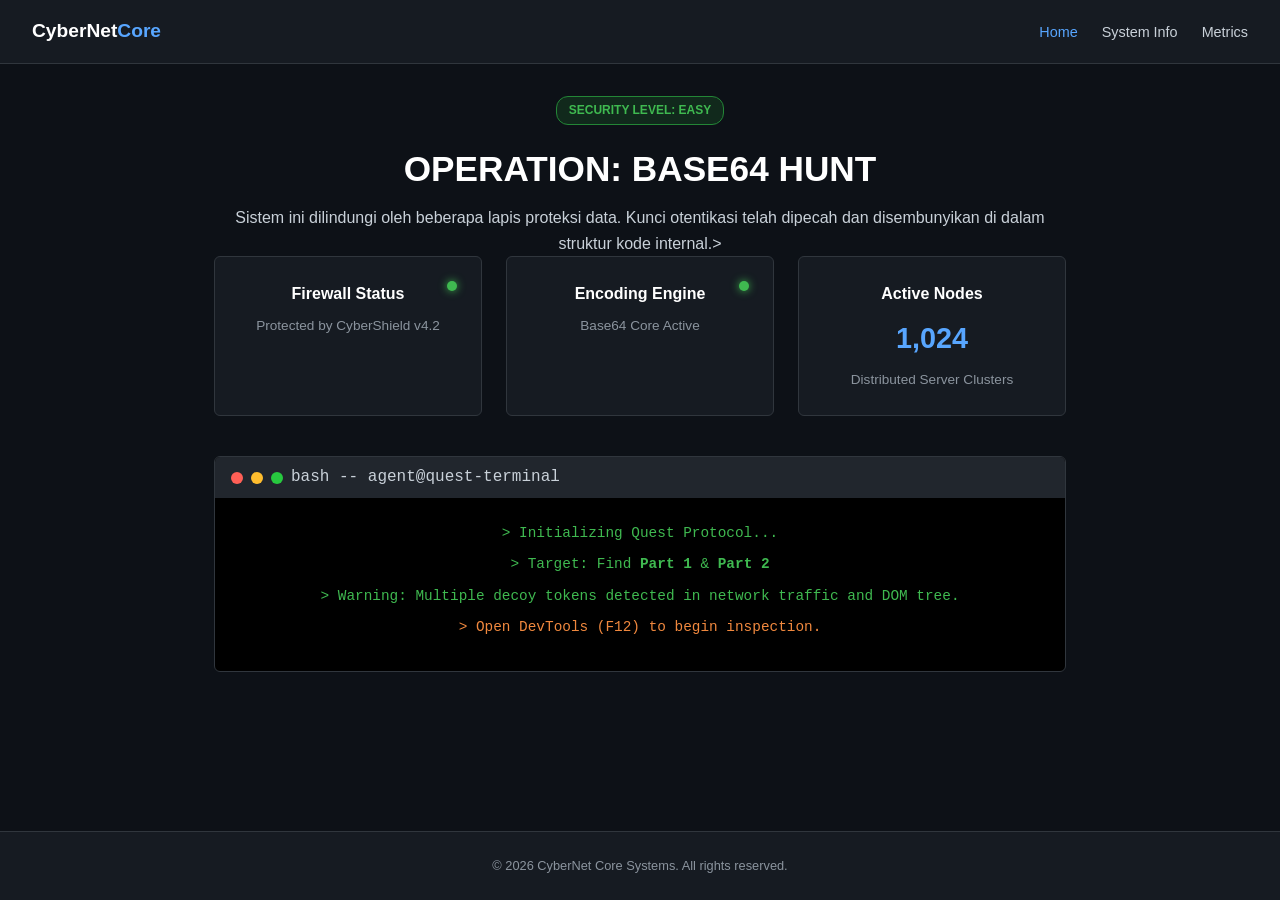
==== index.html @ 6fb09597 "Base64 Hunt Quest" ====
<!DOCTYPE html>
<html lang="id">
<head>
    <meta charset="UTF-8">
    <meta name="viewport" content="width=device-width, initial-scale=1.0">
    <meta name="author" content="CyberSecurity Team">
    <meta name="x-build-id" content="V1dFd1lXSnNhVzVsYzNkZk1qQXlOZz09"> 
    <title>Core System Portal — Cyber Division</title>
    <link rel="stylesheet" href="style.css">
</head>
<body data-session-token="TklUUk9fRkFLRV9OT1RfSEVSRQ==" data-config-env="production"> 
    <!--BASE64: RElTQ09SRF9DQVRD-->
    <nav class="navbar">
        <div class="logo">CyberNet<span>Core</span></div>
        <ul class="nav-links">
            <li><a href="index.html" class="active">Home</a></li>
            <li><a href="about.html">System Info</a></li>
            <li><a href="dashboard.html">Metrics</a></li>
        </ul>
    </nav>

    <main class="container">
        <!-- HEADER SECTION -->
        <header class="hero-section">
            <span class="badge">SECURITY LEVEL: EASY</span>
            <h1>OPERATION: BASE64 HUNT</h1>
            <p>Sistem ini dilindungi oleh beberapa lapis proteksi data. Kunci otentikasi telah dipecah dan disembunyikan di dalam struktur kode internal.<span hidden>TklUUk9fRkFLRV9OT1RfSEVSRQ==</span>>

        <!-- SYSTEM METRICS CARDS -->
        <section class="card-grid">
            <div class="card" data-node-id="U0FMQUhfQ09CQV9MQUdJX1lB"> 
                <h3>Firewall Status</h3>
                <div class="status-indicator active"></div>
                <p>Protected by CyberShield v4.2</p>
            </div>

            <div class="card" data-hash-ref="Z1Z4YVMxOXpYMGhV"> 
                <h3>Encoding Engine</h3>
                <div class="status-indicator active"></div>
                <p>Base64 Core Active</p>
            </div>

            <div class="card">
                <h3>Active Nodes</h3>
                <span class="metric-number">1,024</span>
                <p>Distributed Server Clusters</p>
            </div>
        </section>

        <!-- QUEST INSTRUCTION BOX -->
        <section class="terminal-box">
            <div class="terminal-header">
                <span class="dot red"></span>
                <span class="dot yellow"></span>
                <span class="dot green"></span>
                <span class="terminal-title">bash -- agent@quest-terminal</span>
            </div>
            <div class="terminal-body">
                <p class="cmd">> Initializing Quest Protocol...</p>
                <p class="cmd">> Target: Find <b>Part 1</b> & <b>Part 2</b></p>
                <p class="cmd">> Warning: Multiple decoy tokens detected in network traffic and DOM tree.</p>
                <p class="cmd highlight">> Open DevTools (F12) to begin inspection.<span hidden>cGFydCAxIGUyWnNZV2RmYUdGd2MK</span></p>
            </div>
        </section>
    </main>

    <!--S0FNVV9URVJKRUJBS19MSE8=-->
    <footer>
        <p><span hidden>U0FMQUhfQ09CQV9MQUdJX1lB</span>&copy; 2026 CyberNet Core Systems. All rights reserved.</p>
    </footer>

    <script src="app.js"></script>
</body>
</html>
---- style.css ----
:root {
    --bg-primary: #0d1117;
    --bg-secondary: #161b22;
    --bg-tertiary: #21262d;
    --text-main: #c9d1d9;
    --text-bright: #58a6ff;
    --accent-green: #238636;
    --accent-red: #da3633;
    --border-color: #30363d;
    --system-auth-token: "UXVlc3RGYWtlS2V5OTk5"; 
    --backup-hash-v1: "Wk9OS19LQU1VX0tFTkFfSkVCQUtBTg=="; 
    --kingshot-hash: "SF9RVUVTVF8yMDI2";
    --legacy-vault-key: "SEFNUElSX1RBUElfQlVLQU4=";
}

* {
    box-sizing: border-box;
    margin: 0;
    padding: 0;
}

body {
    background-color: var(--bg-primary);
    color: var(--text-main);
    font-family: -apple-system, BlinkMacSystemFont, "Segoe UI", Roboto, Helvetica, Arial, sans-serif /*bW9ja19hcGlfa2V5X25vdF92YWxpZA==*/;
    line-height: 1.6;
    min-height: 100vh;
    display: flex;
    flex-direction: column;
}

.navbar {
    background-color: var(--bg-secondary);
    border-bottom: 1px solid var(--border-color);
    padding: 1rem 2rem;
    display: flex;
    justify-content: space-between;
    align-items: center;
}

.logo {
    font-size: 1.2rem;
    font-weight: bold;
    color: #fff;
}

.logo span {
    color: var(--text-bright);
}

.nav-links {
    display: flex;
    list-style: none;
    gap: 1.5rem;
}

.nav-links a {
    color: var(--text-main);
    text-decoration: none;
    font-size: 0.9rem;
    transition: color 0.2s;
}

.nav-links a.active, .nav-links a:hover {
    color: var(--text-bright);
}

.container {
    max-width: 900px;
    margin: 2rem auto;
    padding: 0 1.5rem;
    flex: 1;
}

.hero-section {
    text-align: center;
    margin-bottom: 2.5rem;
}

.badge {
    background-color: rgba(35, 134, 54, 0.2);
    color: #3fb950;
    font-size: 0.75rem;
    font-weight: bold;
    padding: 0.25rem 0.75rem;
    border-radius: 12px;
    border: 1px solid var(--accent-green);
    display: inline-block;
    margin-bottom: 1rem;
}

.hero-section h1 {
    font-size: 2.2rem;
    color: #fff;
    margin-bottom: 0.5rem;
}

.card-grid {
    display: grid;
    grid-template-columns: repeat(auto-fit, minmax(250px, 1fr)); YnVrYW5feWFuZ19pbmlfa29jYWs=;
    gap: 1.5rem;
    margin-bottom: 2.5rem;
}

.card {
    background-color: var(--bg-secondary);
    border: 1px solid var(--border-color);
    border-radius: 6px;
    padding: 1.5rem;
    position: relative;
}

.card h3 {
    font-size: 1rem;
    color: #fff;
    margin-bottom: 0.5rem;
}

.card p {
    font-size: 0.85rem;
    color: #8b949e;
}

.status-indicator {
    width: 10px;
    height: 10px;
    border-radius: 50%;
    position: absolute;
    top: 1.5rem;
    right: 1.5rem;
}

.status-indicator.active {
    background-color: #3fb950;
    box-shadow: 0 0 8px #3fb950;
}

.metric-number {
    font-size: 1.8rem;
    font-weight: bold;
    color: var(--text-bright);
    display: block;
    margin: 0.5rem 0;
}

/* TERMINAL BOX 
   YnVrYW5feWFuZ19pbmlfa29jYWs=
*/

.terminal-box {
    background-color: #000;
    border: 1px solid var(--border-color);
    border-radius: 6px;
    overflow: hidden;
    font-family: "Courier New", Courier, monospace;
}

.terminal-header {
    background-color: var(--bg-tertiary);
    padding: 0.5rem 1rem;
    display: flex;
    align-items: center;
    gap: 0.5rem;
}

.dot {
    width: 12px;
    height: 12px;
    border-radius: 50%;
}
.dot.red { background-color: #ff5f56; }
.dot.yellow { background-color: #ffbd2e; }
.dot.green { background-color: #27c93f; }
.cGFydCAyIEhsZllXNXZZMjlrWlgwSwo=;
.terminal-title {
    font-size: 0.8rem;
    color: #8b949e;
    margin-left: 0.5rem;
}

.terminal-body {
    padding: 1.5rem;
    font-size: 0.9rem;
}

.cmd {
    margin-bottom: 0.5rem;
    color: #3fb950;
}

.cmd.highlight {
    color: #f0883e;
}

footer {
    background-color: var(--bg-secondary);
    border-top: 1px solid var(--border-color);
    text-align: center;
    padding: 1.5rem;
    font-size: 0.8rem;
    color: #8b949e;
    margin-top: auto;
}
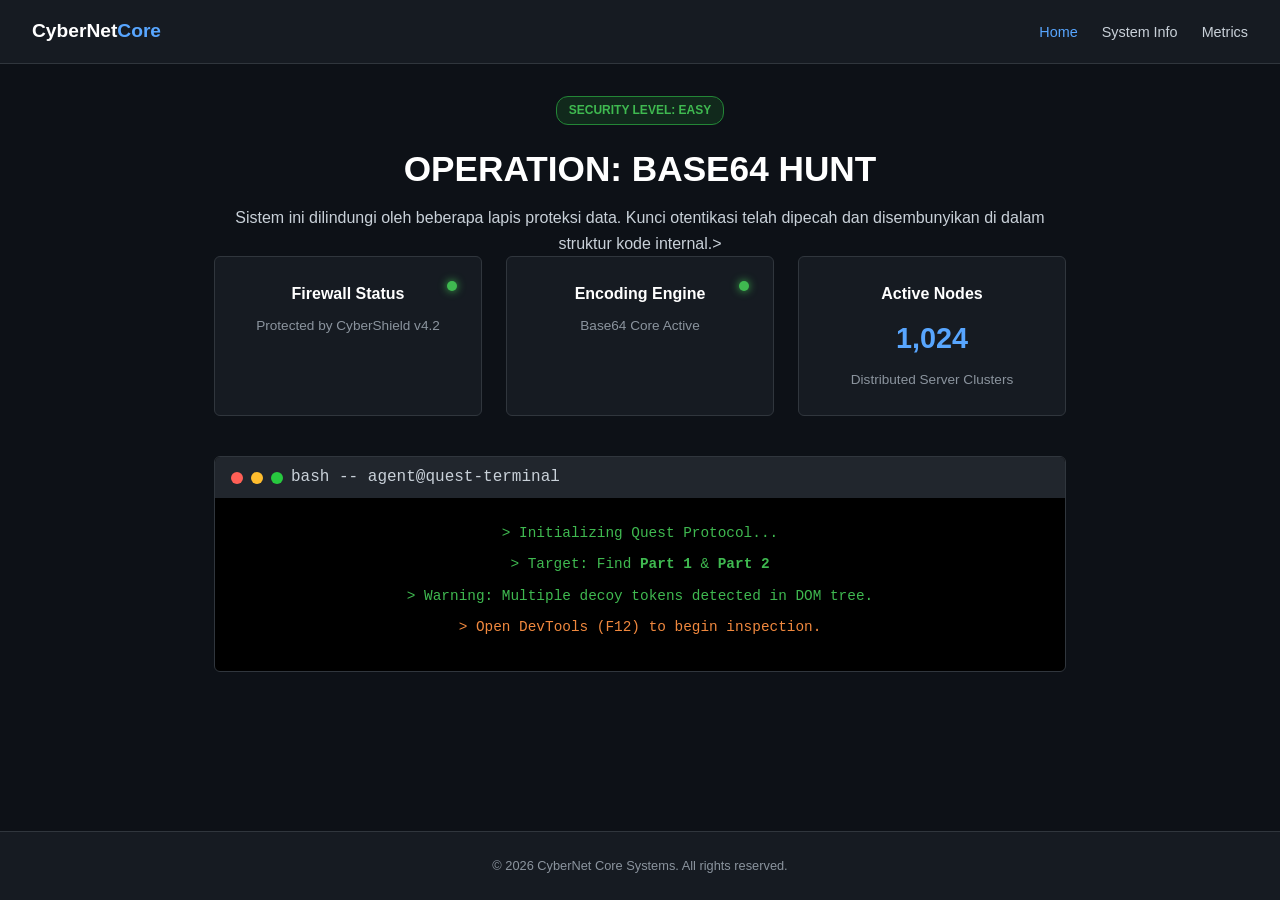
==== commit 50ffbeb8: "Base64 Hunt Quest" ====
--- a/index.html
+++ b/index.html
@@ -58,7 +58,7 @@
             <div class="terminal-body">
                 <p class="cmd">> Initializing Quest Protocol...</p>
                 <p class="cmd">> Target: Find <b>Part 1</b> & <b>Part 2</b></p>
-                <p class="cmd">> Warning: Multiple decoy tokens detected in network traffic and DOM tree.</p>
+                <p class="cmd">> Warning: Multiple decoy tokens detected in DOM tree.</p>
                 <p class="cmd highlight">> Open DevTools (F12) to begin inspection.<span hidden>cGFydCAxIGUyWnNZV2RmYUdGd2MK</span></p>
             </div>
         </section>
